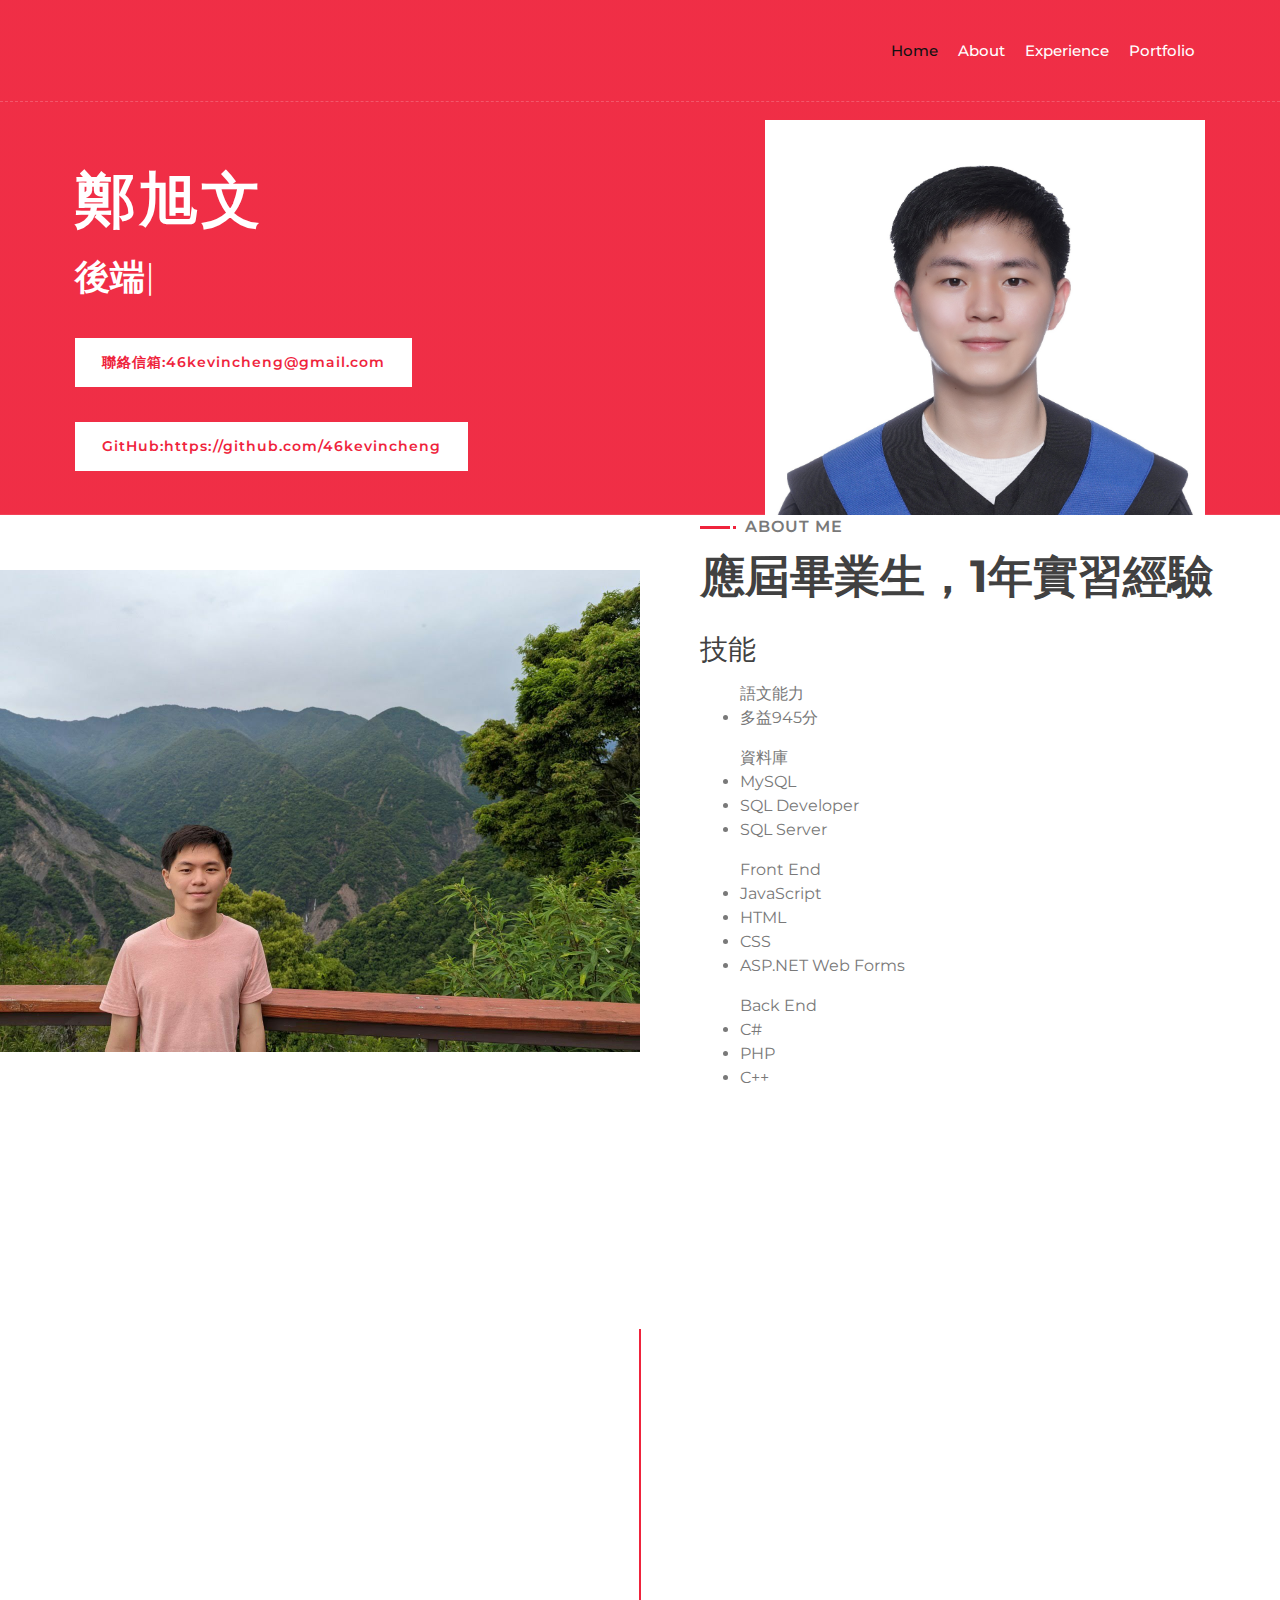
==== index.html @ d4d2e505 "add github link" ====
<!DOCTYPE html>
<html lang="en">
    <head>
        <meta charset="utf-8">
        <title>KevinChengWebsite</title>
        <meta content="width=device-width, initial-scale=1.0" name="viewport">
        <meta content="Free Website Template" name="keywords">
        <meta content="Free Website Template" name="description">

        <!-- Favicon -->
        <link href="img/favicon.ico" rel="icon">

        <!-- Google Font -->
        <link href="https://fonts.googleapis.com/css2?family=Montserrat:wght@300;400;500;600;700&display=swap" rel="stylesheet">

        <!-- CSS Libraries -->
        <link href="https://stackpath.bootstrapcdn.com/bootstrap/4.4.1/css/bootstrap.min.css" rel="stylesheet">
        <link href="https://cdnjs.cloudflare.com/ajax/libs/font-awesome/5.10.0/css/all.min.css" rel="stylesheet">
        <link href="lib/animate/animate.min.css" rel="stylesheet">
        <link href="lib/owlcarousel/assets/owl.carousel.min.css" rel="stylesheet">
        <link href="lib/lightbox/css/lightbox.min.css" rel="stylesheet">

        <!-- Template Stylesheet -->
        <link href="css/style.css" rel="stylesheet">
    </head>

    <body data-spy="scroll" data-target=".navbar" data-offset="51">
        <!-- Nav Bar Start -->
        <div class="navbar navbar-expand-lg bg-light navbar-light">
            <div class="container-fluid">
                <!-- <a href="index.html" class="navbar-brand">DevFolio</a> -->
                <button type="button" class="navbar-toggler" data-toggle="collapse" data-target="#navbarCollapse">
                    <span class="navbar-toggler-icon"></span>
                </button>

                <div class="collapse navbar-collapse justify-content-between" id="navbarCollapse">
                    <div class="navbar-nav ml-auto">
                        <a href="#home" class="nav-item nav-link active">Home</a>
                        <a href="#about" class="nav-item nav-link">About</a>
                        <!-- <a href="#service" class="nav-item nav-link">Service</a> -->
                        <a href="#experience" class="nav-item nav-link">Experience</a>
                        <a href="#portfolio" class="nav-item nav-link">Portfolio</a>
                        <!-- <a href="#price" class="nav-item nav-link">Price</a>
                        <a href="#review" class="nav-item nav-link">Review</a>
                        <a href="#team" class="nav-item nav-link">Team</a>
                        <a href="#blog" class="nav-item nav-link">Blog</a>
                        <a href="#contact" class="nav-item nav-link">Contact</a> -->
                    </div>
                </div>
            </div>
        </div>
        <!-- Nav Bar End -->


        <!-- Hero Start -->
        <div class="hero" id="home">
            <div class="container-fluid">
                <div class="row align-items-center">
                    <div class="col-sm-12 col-md-6">
                        <div class="hero-content">
                            <div class="hero-text">
                                <!-- <p>I'm</p> -->
                                <h1>鄭旭文</h1>
                                <h2></h2>
                                <div class="typed-text">後端程式設計師</div>
                            </div>
                            <div class="hero-btn">
                                <!-- <a class="btn" href="">Hire Me</a> -->
                                <a class="btn" >聯絡信箱:46kevincheng@gmail.com</a>
                                <a class="btn" >GitHub:https://github.com/46kevincheng</a>
                            </div>
                        </div>
                    </div>
                    <div class="col-sm-12 col-md-6 d-none d-md-block">
                        <div class="hero-image">
                            <img src="img/photo1.jpg" alt="Hero Image">
                        </div>
                    </div>
                </div>
            </div>
        </div>
        <!-- Hero End -->


        <!-- About Start -->
        <div class="about wow fadeInUp" data-wow-delay="0.1s" id="about">
            <div class="container-fluid">
                <div class="row align-items-center">
                    <div class="col-lg-6">
                        <div class="about-img">
                            <img src="img/p2.jpg" alt="Image">
                        </div>
                    </div>
                    <div class="col-lg-6">
                        <div class="about-content">
                            <div class="section-header text-left">
                                <p>About Me</p>
                                <h2>應屆畢業生，1年實習經驗</h2>
                            </div>
                            <div class="about-text">
                                <h3>技能</h3>
                                <p>
                                    <ul> 語文能力
                                        <li>多益945分</li>
                                    </ul>
                                    <ul > 資料庫
                                        <li>MySQL</li>
                                        <li>SQL Developer</li>
                                        <li>SQL Server</li>
                                    </ul>
                                    <ul > Front End
                                        <li>JavaScript</li>
                                        <li>HTML</li>
                                        <li>CSS</li>
                                        <li>ASP.NET Web Forms</li>
                                    </ul>
                                    <ul > Back End
                                        <li>C#</li>
                                        <li>PHP</li>
                                        <li>C++</li>
                                    </ul>
                                </p>
                            </div>
                            <!-- <div class="skills">
                                <div class="skill-name">
                                    <p>Web Development</p><p>95%</p>
                                </div>
                                <div class="progress">
                                    <div class="progress-bar" role="progressbar" aria-valuenow="95" aria-valuemin="0" aria-valuemax="100"></div>
                                </div>
                                <div class="skill-name">
                                    <p>Apps Design</p><p>90%</p>
                                </div>
                                <div class="progress">
                                    <div class="progress-bar" role="progressbar" aria-valuenow="90" aria-valuemin="0" aria-valuemax="100"></div>
                                </div>
                                <div class="skill-name">
                                    <p>Apps Development</p><p>85%</p>
                                </div>
                                <div class="progress">
                                    <div class="progress-bar" role="progressbar" aria-valuenow="85" aria-valuemin="0" aria-valuemax="100"></div>
                                </div>
                            </div> -->
                            <!-- <a class="btn" href="">Learn More</a> -->
                        </div>
                    </div>
                </div>
            </div>
        </div>
        <!-- About End -->
        
        
        <!-- Service Start -->
        <!-- <div class="service" id="service">
            <div class="container">
                <div class="section-header text-center wow zoomIn" data-wow-delay="0.1s">
                    <p>What I do</p>
                    <h2>Awesome Quality Services</h2>
                </div>
                <div class="row">
                    <div class="col-lg-6 wow fadeInUp" data-wow-delay="0.0s">
                        <div class="service-item">
                            <div class="service-icon">
                                <i class="fa fa-laptop"></i>
                            </div>
                            <div class="service-text">
                                <h3>Web Design</h3>
                                <p>
                                    Lorem ipsum dolor sit amet elit. Phase nec preti mi. Curabi facilis ornare velit non
                                </p>
                            </div>
                        </div>
                    </div>
                    <div class="col-lg-6 wow fadeInUp" data-wow-delay="0.2s">
                        <div class="service-item">
                            <div class="service-icon">
                                <i class="fa fa-laptop-code"></i>
                            </div>
                            <div class="service-text">
                                <h3>Web Development</h3>
                                <p>
                                    Lorem ipsum dolor sit amet elit. Phase nec preti mi. Curabi facilis ornare velit non
                                </p>
                            </div>
                        </div>
                    </div>
                    <div class="col-lg-6 wow fadeInUp" data-wow-delay="0.4s">
                        <div class="service-item">
                            <div class="service-icon">
                                <i class="fab fa-android"></i>
                            </div>
                            <div class="service-text">
                                <h3>Apps Design</h3>
                                <p>
                                    Lorem ipsum dolor sit amet elit. Phase nec preti mi. Curabi facilis ornare velit non
                                </p>
                            </div>
                        </div>
                    </div>
                    <div class="col-lg-6 wow fadeInUp" data-wow-delay="0.6s">
                        <div class="service-item">
                            <div class="service-icon">
                                <i class="fab fa-apple"></i>
                            </div>
                            <div class="service-text">
                                <h3>Apps Development</h3>
                                <p>
                                    Lorem ipsum dolor sit amet elit. Phase nec preti mi. Curabi facilis ornare velit non
                                </p>
                            </div>
                        </div>
                    </div>
                </div>
            </div>
        </div> -->
        <!-- Service End -->
        
        
         <!-- Experience Start -->
        <div class="experience" id="experience">
            <div class="container">
                <header class="section-header text-center wow zoomIn" data-wow-delay="0.1s">
                    <p>My Experience</p>
                    <h2>我的經歷</h2>
                </header>
                <div class="timeline">
                    <div class="timeline-item left wow slideInLeft" data-wow-delay="0.1s">
                        <div class="timeline-text">
                            <div class="timeline-date">Sep 2018 - July 2022</div>
                            <h2>資訊學院英語學士學位學程</h2>
                            <h4>元智大學</h4>
                            <p>
                                選修過資訊學院各系的課，也從中學到了資工的刻苦耐勞與解決難題、資傳的創意、資管的商業管理，充實累積各系的精神和基礎。
                                2020年於CPE(大學程式能力檢定)通過C++進階級。
                                <!-- Lorem ipsum dolor sit amet elit. Aliquam odio dolor, id luctus erat sagittis non. Ut blandit semper pretium. -->
                            </p>
                        </div>
                    </div>
                    <div class="timeline-item right wow slideInRight" data-wow-delay="0.1s">
                        <div class="timeline-text">
                            <div class="timeline-date">Feb 2021 - Feb 2022</div>
                            <h2>IT實習生</h2>
                            <h4>日月光半導體製造股份有限公司中壢分公司</h4>
                            <p>
                                於實習期間中工作內容主要包含Web Forms的前後端程式設計與SQL Tuning。
                                在此學到了很多未曾學過的技術。從工作前期做的ASP.NET Web Forms設計網站再連結資料庫，
                                到後來主要負責使用Oracle SQL Developer環境做一般資料表運算式(CTE)達到SQL Tuning，
                                都有很多機會跟著前輩們學習公司內的工作模式並與其他實習生團隊合作完成工作。
                                <!-- Lorem ipsum dolor sit amet elit. Aliquam odio dolor, id luctus erat sagittis non. Ut blandit semper pretium. -->
                            </p>
                        </div>
                    </div>
                    <!-- <div class="timeline-item left wow slideInLeft" data-wow-delay="0.1s">
                        <div class="timeline-text">
                            <div class="timeline-date">2045 - 2050</div>
                            <h2>Web Developer</h2>
                            <h4>Soft Agency, San Francisco, CA</h4>
                            <p>
                                Lorem ipsum dolor sit amet elit. Aliquam odio dolor, id luctus erat sagittis non. Ut blandit semper pretium.
                            </p>
                        </div>
                    </div>
                    <div class="timeline-item right wow slideInRight" data-wow-delay="0.1s">
                        <div class="timeline-text">
                            <div class="timeline-date">2045 - 2050</div>
                            <h2>Web Developer</h2>
                            <h4>Soft Agency, San Francisco, CA</h4>
                            <p>
                                Lorem ipsum dolor sit amet elit. Aliquam odio dolor, id luctus erat sagittis non. Ut blandit semper pretium.
                            </p>
                        </div>
                    </div>
                    <div class="timeline-item left wow slideInLeft" data-wow-delay="0.1s">
                        <div class="timeline-text">
                            <div class="timeline-date">2045 - 2050</div>
                            <h2>Web Developer</h2>
                            <h4>Soft Agency, San Francisco, CA</h4>
                            <p>
                                Lorem ipsum dolor sit amet elit. Aliquam odio dolor, id luctus erat sagittis non. Ut blandit semper pretium.
                            </p>
                        </div>
                    </div>
                    <div class="timeline-item right wow slideInRight" data-wow-delay="0.1s">
                        <div class="timeline-text">
                            <div class="timeline-date">2045 - 2050</div>
                            <h2>Web Developer</h2>
                            <h4>Soft Agency, San Francisco, CA</h4>
                            <p>
                                Lorem ipsum dolor sit amet elit. Aliquam odio dolor, id luctus erat sagittis non. Ut blandit semper pretium.
                            </p>
                        </div>
                    </div> -->
                </div>
            </div>
        </div>
        <!-- Job Experience End -->
        
        
        <!-- Banner Start -->
        <!-- <div class="banner wow zoomIn" data-wow-delay="0.1s">
            <div class="container">
                <div class="section-header text-center">
                    <p>Reasonable Price</p>
                    <h2>Get A <span>Special</span> Price</h2>
                </div>
                <div class="container banner-text">
                    <p>
                        Lorem ipsum dolor sit amet, consectetur adipiscing elit. Phasellus nec pretium mi. Curabitur facilisis ornare velit non vulputate. Aliquam metus tortor, auctor id gravida condimentum, viverra quis sem. Curabitur non nisl nec nisi scelerisque maximus. 
                    </p>
                    <a class="btn">Pricing Plan</a>
                </div>
            </div>
        </div> -->
        <!-- Banner End -->


        <!-- Portfolio Start -->
        <div class="portfolio" id="portfolio">
            <div class="container">
                <div class="section-header text-center wow zoomIn" data-wow-delay="0.1s">
                    <p>My Portfolio</p>
                    <h2>我的作品集</h2>
                </div>
                <!-- <div class="row">
                    <div class="col-12">
                        <ul id="portfolio-filter">
                            <li data-filter="*" class="filter-active">All</li>
                            <li data-filter=".filter-1">Web Design</li>
                            <li data-filter=".filter-2">Mobile Apps</li>
                            <li data-filter=".filter-3">Game Dev</li>
                        </ul>
                    </div>
                </div> -->
                <div class="row portfolio-container">
                    <div class="col-lg-4 col-md-6 col-sm-12 portfolio-item filter-1 wow fadeInUp" data-wow-delay="0.0s">
                        <div class="portfolio-wrap">
                            <div class="portfolio-img">
                                <img src="img/maze.png" alt="Image">
                            </div>
                            <div class="portfolio-text">
                                <h3>網頁迷宮遊戲</h3>
                                <a class="btn" href="https://46kevincheng.github.io/WebGame/story/startGame.html" target="_blank" rel="noreferrer noopener">Demo</a>
                                <a class="btn" href="gameIntro.html" target="_blank" rel="noreferrer noopener">簡介</a>
                                <!-- <a class="btn" href="https://46kevincheng.github.io/WebGame/story/startGame.html" >Demo</a>
                                <a class="btn" href="img/maze.png" data-lightbox="portfolio">簡介</a> -->
                            </div>
                        </div>
                    </div>
                    <div class="col-lg-4 col-md-6 col-sm-12 portfolio-item filter-2 wow fadeInUp" data-wow-delay="0.5s">
                        <div class="portfolio-wrap">
                            <div class="portfolio-img">
                                <img src="img/recipe.png" alt="Image">
                            </div>
                            <div class="portfolio-text">
                                <h3>食譜分享網</h3>
                                <a class="btn" href="recipeWebsiteIntro.html" target="_blank" rel="noreferrer noopener">簡介</a>
                                <!-- <a class="btn" href="img/recipe.png" data-lightbox="portfolio">簡介</a> -->
                            </div>
                        </div>
                    </div>
                    <div class="col-lg-4 col-md-6 col-sm-12 portfolio-item filter-2 wow fadeInUp" data-wow-delay="0.5s">
                        <div class="portfolio-wrap">
                            <div class="portfolio-img">
                                <img src="img/liq (8).png" alt="Image">
                            </div>
                            <div class="portfolio-text">
                                <h3>酒飲專賣網</h3>
                                <a class="btn" href="liquorIntro.html" target="_blank" rel="noreferrer noopener">簡介</a>
                                <!-- <a class="btn" href="img/recipe.png" data-lightbox="portfolio">簡介</a> -->
                            </div>
                        </div>
                    </div>
                    <!-- <div class="col-lg-4 col-md-6 col-sm-12 portfolio-item filter-3 wow fadeInUp" data-wow-delay="0.4s">
                        <div class="portfolio-wrap">
                            <div class="portfolio-img">
                                <img src="img/liquor.png" alt="Image">
                            </div>
                            <div class="portfolio-text">
                                <h3>酒品專賣網</h3>
                                <a class="btn" href="img/liquor.png" data-lightbox="portfolio">+</a>
                            </div>
                        </div>
                    </div> 
                    <div class="col-lg-4 col-md-6 col-sm-12 portfolio-item filter-1 wow fadeInUp" data-wow-delay="0.6s"> 
                        <div class="portfolio-wrap">
                            <div class="portfolio-img">
                                <img src="img/portfolio-4.jpg" alt="Image">
                            </div>
                            <div class="portfolio-text">
                                <h3>JavaScript drawing</h3>
                                <a class="btn" href="img/portfolio-4.jpg" data-lightbox="portfolio">+</a>
                            </div>
                        </div>
                    </div>
                    <div class="col-lg-4 col-md-6 col-sm-12 portfolio-item filter-2 wow fadeInUp" data-wow-delay="0.8s">
                        <div class="portfolio-wrap">
                            <div class="portfolio-img">
                                <img src="img/portfolio-5.jpg" alt="Image">
                            </div>
                            <div class="portfolio-text">
                                <h3>Social Mobile Apps</h3>
                                <a class="btn" href="img/portfolio-5.jpg" data-lightbox="portfolio">+</a>
                            </div>
                        </div>
                    </div>
                    <div class="col-lg-4 col-md-6 col-sm-12 portfolio-item filter-3 wow fadeInUp" data-wow-delay="1s">
                        <div class="portfolio-wrap">
                            <div class="portfolio-img">
                                <img src="img/portfolio-6.jpg" alt="Image">
                            </div>
                            <div class="portfolio-text">
                                <h3>Company Website</h3>
                                <a class="btn" href="img/portfolio-6.jpg" data-lightbox="portfolio">+</a>
                            </div>
                        </div>
                    </div> -->
                </div>
            </div>
        </div>
        <!-- Portfolio End -->
        
        
        <!-- Banner Start -->
        <!-- <div class="banner wow zoomIn" data-wow-delay="0.1s">
            <div class="container">
                <div class="section-header text-center">
                    <p>Awesome Discount</p>
                    <h2>Get <span>30%</span> Discount</h2>
                </div>
                <div class="container banner-text">
                    <p>
                        Lorem ipsum dolor sit amet, consectetur adipiscing elit. Phasellus nec pretium mi. Curabitur facilisis ornare velit non vulputate. Aliquam metus tortor, auctor id gravida condimentum, viverra quis sem. Curabitur non nisl nec nisi scelerisque maximus. 
                    </p>
                    <a class="btn">Order Now</a>
                </div>
            </div>
        </div> -->
        <!-- Banner End -->
        
        
        <!-- Price Start -->
        <!-- <div class="price" id="price">
            <div class="container">
                <div class="section-header text-center wow zoomIn" data-wow-delay="0.1s">
                    <p>Pricing Plan</p>
                    <h2>Affordable Price</h2>
                </div>
                <div class="row">
                    <div class="col-md-4 wow fadeInUp" data-wow-delay="0.5s">
                        <div class="price-item">
                            <div class="price-header">
                                <div class="price-title">
                                    <h2>Basic</h2>
                                </div>
                                <div class="price-prices">
                                    <h2><small>$</small>49<span>/ mo</span></h2>
                                </div>
                            </div>
                            <div class="price-body">
                                <div class="price-description">
                                    <ul>
                                        <li>Bootstrap 4</li>
                                        <li>Font Awesome 5</li>
                                        <li>Responsive Design</li>
                                        <li>Browser Compatibility</li>
                                        <li>Easy To Use</li>
                                    </ul>
                                </div>
                            </div>
                            <div class="price-footer">
                                <div class="price-action">
                                    <a class="btn" href="">Order Now</a>
                                </div>
                            </div>
                        </div>
                    </div>
                    <div class="col-md-4 wow fadeInUp" data-wow-delay="0.0s">
                        <div class="price-item featured-item">
                            <div class="price-header">
                                <div class="price-title">
                                    <h2>Standard</h2>
                                </div>
                                <div class="price-prices">
                                    <h2><small>$</small>99<span>/ mo</span></h2>
                                </div>
                            </div>
                            <div class="price-body">
                                <div class="price-description">
                                    <ul>
                                        <li>Bootstrap 4</li>
                                        <li>Font Awesome 5</li>
                                        <li>Responsive Design</li>
                                        <li>Browser Compatibility</li>
                                        <li>Easy To Use</li>
                                    </ul>
                                </div>
                            </div>
                            <div class="price-footer">
                                <div class="price-action">
                                    <a class="btn" href="">Order Now</a>
                                </div>
                            </div>
                        </div>
                    </div>
                    <div class="col-md-4 wow fadeInUp" data-wow-delay="0.5s">
                        <div class="price-item">
                            <div class="price-header">
                                <div class="price-title">
                                    <h2>Premium</h2>
                                </div>
                                <div class="price-prices">
                                    <h2><small>$</small>149<span>/ mo</span></h2>
                                </div>
                            </div>
                            <div class="price-body">
                                <div class="price-description">
                                    <ul>
                                        <li>Bootstrap 4</li>
                                        <li>Font Awesome 5</li>
                                        <li>Responsive Design</li>
                                        <li>Browser Compatibility</li>
                                        <li>Easy To Use</li>
                                    </ul>
                                </div>
                            </div>
                            <div class="price-footer">
                                <div class="price-action">
                                    <a class="btn" href="">Order Now</a>
                                </div>
                            </div>
                        </div>
                    </div>
                </div>
            </div>
        </div> -->
        <!-- Price End -->
        
        
        <!-- Testimonial Start -->
        <!-- <div class="testimonial wow fadeInUp" data-wow-delay="0.1s" id="review">
            <div class="container">
                <div class="testimonial-icon">
                    <i class="fa fa-quote-left"></i>
                </div>
                <div class="owl-carousel testimonials-carousel">
                    <div class="testimonial-item">
                        <div class="testimonial-img">
                            <img src="img/testimonial-1.jpg" alt="Image">
                        </div>
                        <div class="testimonial-text">
                            <p>
                                Lorem ipsum dolor sit amet consec adipis elit. Etiam accums lacus eget velit tincid, quis suscip justo dictum. Lorem ipsum dolor sit amet consec adipis elit.
                            </p>
                            <h3>Customer Name</h3>
                            <h4>Profession</h4>
                        </div>
                    </div>
                    <div class="testimonial-item">
                        <div class="testimonial-img">
                            <img src="img/testimonial-2.jpg" alt="Image">
                        </div>
                        <div class="testimonial-text">
                            <p>
                                Lorem ipsum dolor sit amet consec adipis elit. Etiam accums lacus eget velit tincid, quis suscip justo dictum. Lorem ipsum dolor sit amet consec adipis elit.
                            </p>
                            <h3>Customer Name</h3>
                            <h4>Profession</h4>
                        </div>
                    </div>
                    <div class="testimonial-item">
                        <div class="testimonial-img">
                            <img src="img/testimonial-3.jpg" alt="Image">
                        </div>
                        <div class="testimonial-text">
                            <p>
                                Lorem ipsum dolor sit amet consec adipis elit. Etiam accums lacus eget velit tincid, quis suscip justo dictum. Lorem ipsum dolor sit amet consec adipis elit.
                            </p>
                            <h3>Customer Name</h3>
                            <h4>Profession</h4>
                        </div>
                    </div>
                </div>
            </div>
        </div> -->
        <!-- Testimonial End -->


        <!-- Team Start -->
        <!-- <div class="team" id="team">
            <div class="container">
                <div class="section-header text-center wow zoomIn" data-wow-delay="0.1s">
                    <p>My Team</p>
                    <h2>Expert Team Members</h2>
                </div>
                <div class="row">
                    <div class="col-lg-6 wow fadeInUp" data-wow-delay="0.0s">
                        <div class="team-item">
                            <div class="team-img">
                                <img src="img/team-1.jpg" alt="Image">
                            </div>
                            <div class="team-text">
                                <h2>Mollie Ross</h2>
                                <h4>Web Designer</h4>
                                <p>
                                    Lorem ipsum dolor sit amet consec adipis elit. Etiam accum lacus
                                </p>
                                <div class="team-social">
                                    <a class="btn" href=""><i class="fab fa-twitter"></i></a>
                                    <a class="btn" href=""><i class="fab fa-facebook-f"></i></a>
                                    <a class="btn" href=""><i class="fab fa-linkedin-in"></i></a>
                                    <a class="btn" href=""><i class="fab fa-instagram"></i></a>
                                </div>
                            </div>
                        </div>
                    </div>
                    <div class="col-lg-6 wow fadeInUp" data-wow-delay="0.2s">
                        <div class="team-item">
                            <div class="team-img">
                                <img src="img/team-2.jpg" alt="Image">
                            </div>
                            <div class="team-text">
                                <h2>Dylan Adams</h2>
                                <h4>Web Developer</h4>
                                <p>
                                    Lorem ipsum dolor sit amet consec adipis elit. Etiam accum lacus
                                </p>
                                <div class="team-social">
                                    <a class="btn" href=""><i class="fab fa-twitter"></i></a>
                                    <a class="btn" href=""><i class="fab fa-facebook-f"></i></a>
                                    <a class="btn" href=""><i class="fab fa-linkedin-in"></i></a>
                                    <a class="btn" href=""><i class="fab fa-instagram"></i></a>
                                </div>
                            </div>
                        </div>
                    </div>
                    <div class="col-lg-6 wow fadeInUp" data-wow-delay="0.4s">
                        <div class="team-item">
                            <div class="team-img">
                                <img src="img/team-3.jpg" alt="Image">
                            </div>
                            <div class="team-text">
                                <h2>Jennifer Page</h2>
                                <h4>Apps Designer</h4>
                                <p>
                                    Lorem ipsum dolor sit amet consec adipis elit. Etiam accum lacus
                                </p>
                                <div class="team-social">
                                    <a class="btn" href=""><i class="fab fa-twitter"></i></a>
                                    <a class="btn" href=""><i class="fab fa-facebook-f"></i></a>
                                    <a class="btn" href=""><i class="fab fa-linkedin-in"></i></a>
                                    <a class="btn" href=""><i class="fab fa-instagram"></i></a>
                                </div>
                            </div>
                        </div>
                    </div>
                    <div class="col-lg-6 wow fadeInUp" data-wow-delay="0.6s">
                        <div class="team-item">
                            <div class="team-img">
                                <img src="img/team-4.jpg" alt="Image">
                            </div>
                            <div class="team-text">
                                <h2>Josh Dunn</h2>
                                <h4>Apps Developer</h4>
                                <p>
                                    Lorem ipsum dolor sit amet consec adipis elit. Etiam accum lacus
                                </p>
                                <div class="team-social">
                                    <a class="btn" href=""><i class="fab fa-twitter"></i></a>
                                    <a class="btn" href=""><i class="fab fa-facebook-f"></i></a>
                                    <a class="btn" href=""><i class="fab fa-linkedin-in"></i></a>
                                    <a class="btn" href=""><i class="fab fa-instagram"></i></a>
                                </div>
                            </div>
                        </div>
                    </div>
                </div>
            </div>
        </div> -->
        <!-- Team End -->
        
        
        <!-- Contact Start -->
        <!-- <div class="contact wow fadeInUp" data-wow-delay="0.1s" id="contact">
            <div class="container-fluid">
                <div class="container">
                    <div class="row align-items-center">
                        <div class="col-md-4"></div>
                        <div class="col-md-8">
                            <div class="contact-form">
                                <div id="success"></div>
                                <form name="sentMessage" id="contactForm" novalidate="novalidate">
                                    <div class="control-group">
                                        <input type="text" class="form-control" id="name" placeholder="Your Name" required="required" data-validation-required-message="Please enter your name" />
                                        <p class="help-block"></p>
                                    </div>
                                    <div class="control-group">
                                        <input type="email" class="form-control" id="email" placeholder="Your Email" required="required" data-validation-required-message="Please enter your email" />
                                        <p class="help-block"></p>
                                    </div>
                                    <div class="control-group">
                                        <input type="text" class="form-control" id="subject" placeholder="Subject" required="required" data-validation-required-message="Please enter a subject" />
                                        <p class="help-block"></p>
                                    </div>
                                    <div class="control-group">
                                        <textarea class="form-control" id="message" placeholder="Message" required="required" data-validation-required-message="Please enter your message"></textarea>
                                        <p class="help-block"></p>
                                    </div>
                                    <div>
                                        <button class="btn" type="submit" id="sendMessageButton">Send Message</button>
                                    </div>
                                </form>
                            </div>
                        </div>
                    </div>
                </div>
            </div>
        </div> -->
        <!-- Contact End -->


        <!-- Blog Start -->
        <!-- <div class="blog" id="blog">
            <div class="container">
                <div class="section-header text-center wow zoomIn" data-wow-delay="0.1s">
                    <p>From Blog</p>
                    <h2>Latest Articles</h2>
                </div>
                <div class="row">
                    <div class="col-lg-6">
                        <div class="blog-item wow fadeInUp" data-wow-delay="0.1s">
                            <div class="blog-img">
                                <img src="img/blog-1.jpg" alt="Blog">
                            </div>
                            <div class="blog-text">
                                <h2>Lorem ipsum dolor sit amet</h2>
                                <div class="blog-meta">
                                    <p><i class="far fa-user"></i>Admin</p>
                                    <p><i class="far fa-list-alt"></i>Web Design</p>
                                    <p><i class="far fa-calendar-alt"></i>01-Jan-2045</p>
                                    <p><i class="far fa-comments"></i>5</p>
                                </div>
                                <p>
                                    Lorem ipsum dolor sit amet elit. Nullam commodo mattis mi. Nullam eu erat lectus. Proin viverra risus vitae luctus. Proin ut ante, vitae sapien. Fusce sem ac erat rhoncus, ornare mattis nisl massa et eros vitae pulvin
                                </p>
                                <a class="btn" href="">Read More <i class="fa fa-angle-right"></i></a>
                            </div>
                        </div>
                    </div>
                    <div class="col-lg-6">
                        <div class="blog-item wow fadeInUp" data-wow-delay="0.3s">
                            <div class="blog-img">
                                <img src="img/blog-2.jpg" alt="Blog">
                            </div>
                            <div class="blog-text">
                                <h2>Lorem ipsum dolor sit amet</h2>
                                <div class="blog-meta">
                                    <p><i class="far fa-user"></i>Admin</p>
                                    <p><i class="far fa-list-alt"></i>Apps Design</p>
                                    <p><i class="far fa-calendar-alt"></i>01-Jan-2045</p>
                                    <p><i class="far fa-comments"></i>10</p>
                                </div>
                                <p>
                                    Lorem ipsum dolor sit amet elit. Nullam commodo mattis mi. Nullam eu erat lectus. Proin viverra risus vitae luctus. Proin ut ante, vitae sapien. Fusce sem ac erat rhoncus, ornare mattis nisl massa et eros vitae pulvin
                                </p>
                                <a class="btn" href="">Read More <i class="fa fa-angle-right"></i></a>
                            </div>
                        </div>
                    </div>
                </div>
            </div>
        </div> -->
        <!-- Blog End -->


        <!-- Footer Start -->
        <!-- <div class="footer wow fadeIn" data-wow-delay="0.3s">
            <div class="container-fluid">
                <div class="container">
                    <div class="footer-info">
                        <h2>Kate Winslet</h2>
                        <h3>123 Street, New York, USA</h3>
                        <div class="footer-menu">
                            <p>+012 345 67890</p>
                            <p>info@example.com</p>
                        </div>
                        <div class="footer-social">
                            <a href=""><i class="fab fa-twitter"></i></a>
                            <a href=""><i class="fab fa-facebook-f"></i></a>
                            <a href=""><i class="fab fa-youtube"></i></a>
                            <a href=""><i class="fab fa-instagram"></i></a>
                            <a href=""><i class="fab fa-linkedin-in"></i></a>
                        </div>
                    </div>
                </div>
                <div class="container copyright">
                    <p>&copy; <a href="#">Your Site Name</a>, All Right Reserved | Designed By <a href="https://htmlcodex.com">HTML Codex</a></p>
                </div>
            </div>
        </div> -->
        <!-- Footer End -->
        
        
        <!-- Back to top button -->
        <a href="#" class="btn back-to-top"><i class="fa fa-chevron-up"></i></a>
        
        
        <!-- Pre Loader -->
        <div id="loader" class="show">
            <div class="loader"></div>
        </div>

        
        <!-- JavaScript Libraries -->
        <script src="https://code.jquery.com/jquery-3.4.1.min.js"></script>
        <script src="https://stackpath.bootstrapcdn.com/bootstrap/4.4.1/js/bootstrap.bundle.min.js"></script>
        <script src="lib/easing/easing.min.js"></script>
        <script src="lib/wow/wow.min.js"></script>
        <script src="lib/waypoints/waypoints.min.js"></script>
        <script src="lib/typed/typed.min.js"></script>
        <script src="lib/owlcarousel/owl.carousel.min.js"></script>
        <script src="lib/isotope/isotope.pkgd.min.js"></script>
        <script src="lib/lightbox/js/lightbox.min.js"></script>
        
        <!-- Contact Javascript File -->
        <script src="mail/jqBootstrapValidation.min.js"></script>
        <script src="mail/contact.js"></script>

        <!-- Template Javascript -->
        <script src="js/main.js"></script>
    </body>
</html>
---- css/style.css ----
/*******************************/
/********* General CSS *********/
/*******************************/
body {
    color: #797979;
    background: #ffffff;
    font-family: 'Montserrat', sans-serif;
}

h1,
h2, 
h3, 
h4,
h5, 
h6 {
    color: #414141;
}

a {
    color: #313131;
    transition: .3s;
}

a:hover,
a:active,
a:focus {
    color: #EF233C;
    outline: none;
    text-decoration: none;
}

.btn:focus,
.form-control:focus {
    box-shadow: none;
}

.container-fluid {
    max-width: 1366px;
}

.btn {
    padding: 12px 25px;
    font-size: 14px;
    font-weight: 600;
    letter-spacing: 1px;
    color: #ffffff;
    background: #EF233C;
    border: 2px solid transparent;
    border-radius: 0;
    box-shadow: inset 0 0 0 50px #EF233C;
    transition: ease-out 0.3s;
    -webkit-transition: ease-out 0.3s;
    -moz-transition: ease-out 0.3s;
}

.btn:hover {
    color: #EF233C;
    background: transparent;
    box-shadow: inset 0 0 0 0 #EF233C;
    border-color: #EF233C;
}

#loader {
    position: fixed;
    top: 0;
    right: 0;
    bottom: 0;
    left: 0;
    display: flex;
    align-items: center;
    justify-content: center;
    background: #ffffff;
    opacity: 0;
    visibility: hidden;
    -webkit-transition: opacity .3s ease-out, visibility 0s linear .3s;
    -o-transition: opacity .3s ease-out, visibility 0s linear .3s;
    transition: opacity .3s ease-out, visibility 0s linear .3s;
    z-index: 999;
}

#loader.show {
    -webkit-transition: opacity .6s ease-out, visibility 0s linear 0s;
    -o-transition: opacity .6s ease-out, visibility 0s linear 0s;
    transition: opacity .6s ease-out, visibility 0s linear 0s;
    visibility: visible;
    opacity: 1;
}

#loader .loader {
    position: relative;
    width: 45px;
    height: 45px;
    border: 5px solid #dddddd;
    border-top: 5px solid #EF233C;
    border-radius: 50%;
    -webkit-animation: spin 2s linear infinite;
    animation: spin 2s linear infinite;
}

@-webkit-keyframes spin {
    0% { -webkit-transform: rotate(0deg); }
    100% { -webkit-transform: rotate(360deg); }
}

@keyframes spin {
    0% { transform: rotate(0deg); }
    100% { transform: rotate(360deg); }
}

.back-to-top {
    position: fixed;
    display: none;
    width: 44px;
    height: 44px;
    padding: 8px 0;
    text-align: center;
    line-height: 1;
    font-size: 22px;
    right: 15px;
    bottom: 15px;
    z-index: 9;
}

.back-to-top i {
    color: #ffffff;
}

.back-to-top:hover i {
    color: #414141;
}


/**********************************/
/*********** Nav Bar CSS **********/
/**********************************/
.navbar {
    position: relative;
    transition: .5s;
    z-index: 999;
}

.navbar.nav-sticky {
    position: fixed;
    top: 0;
    width: 100%;
    box-shadow: 0 2px 5px rgba(0, 0, 0, .3);
}

.navbar .navbar-brand {
    margin: 0;
    font-size: 45px;
    line-height: 0px;
    font-weight: 700;
    letter-spacing: 2px;
    transition: .5s;
    
}

.navbar .navbar-brand img {
    max-width: 100%;
    max-height: 40px;
}

.navbar .dropdown-menu {
    margin-top: 0;
    border: 0;
    border-radius: 0;
    background: #f8f9fa;
}

@media (min-width: 992px) {
    .navbar {
        position: absolute;
        width: 100%;
        padding: 30px 60px;
        background: transparent !important;
        border-bottom: 1px dashed rgba(256, 256, 256, .2);
        z-index: 9;
    }
    
    .navbar.nav-sticky {
        padding: 10px 60px;
        background: #ffffff !important;
    }
    
    .navbar .navbar-brand {
        color: #ffffff;
    }
    
    .navbar.nav-sticky .navbar-brand {
        color: #EF233C;
    }

    .navbar-light .navbar-nav .nav-link,
    .navbar-light .navbar-nav .nav-link:focus {
        padding: 10px 10px 8px 10px;
        color: #ffffff;
        font-size: 15px;
        font-weight: 500;
    }
    
    .navbar-light.nav-sticky .navbar-nav .nav-link,
    .navbar-light.nav-sticky .navbar-nav .nav-link:focus {
        color: #414141;
    }

    .navbar-light .navbar-nav .nav-link:hover,
    .navbar-light .navbar-nav .nav-link.active {
        color: #111111;
    }
    
    .navbar-light.nav-sticky .navbar-nav .nav-link:hover,
    .navbar-light.nav-sticky .navbar-nav .nav-link.active {
        color: #EF233C;
    }
}

@media (max-width: 991.98px) {   
    .navbar {
        padding: 15px;
        background: #ffffff !important;
    }
    
    .navbar .navbar-brand {
        color: #EF233C;
    }
    
    .navbar .navbar-nav {
        margin-top: 15px;
    }
    
    .navbar a.nav-link {
        padding: 5px;
    }
    
    .navbar .dropdown-menu {
        box-shadow: none;
    }
}


/*******************************/
/********** Hero CSS ***********/
/*******************************/
.hero {
    position: relative;
    width: 100%;
    margin-bottom: 45px;
    padding: 120px 0 0 0;
    overflow: hidden;
    background: linear-gradient(rgba(239, 35, 60, .95), rgba(239, 35, 60, .95)), url(../img/hero-bg.jpg);
    background-position: center;
    background-repeat: no-repeat;
    background-size: cover;
}

.hero .container-fluid {
    padding: 0;
}

.hero .hero-image {
    position: relative;
    text-align: right;
    padding-right: 75px;
}

.hero .hero-image img {
    max-width: 80%;
    max-height: 80%;
}

.hero .hero-content {
    position: relative;
    padding-left: 75px;
    display: flex;
    align-items: flex-start;
    justify-content: center;
    flex-direction: column;
}

.hero .hero-text p {
    color: #ffffff;
    font-size: 25px;
    font-weight: 600;
    margin-bottom: 15px;
}

.hero .hero-text h1 {
    color: #ffffff;
    font-size: 60px;
    font-weight: 700;
    letter-spacing: 3px;
    margin-bottom: 15px;
}

.hero .hero-text h2 {
    display: inline-block;
    margin: 0;
    height: 35px;
    color: #ffffff;
    font-size: 35px;
    font-weight: 600;
}

.hero .hero-text .typed-text {
    display: none;
}

.hero .hero-text .typed-cursor {
    font-size: 35px;
    font-weight: 300;
    color: #ffffff;
}

.hero .hero-btn .btn {
    margin-top: 35px;
    color: #EF233C;
    background: #ffffff;
    box-shadow: inset 0 0 0 50px #ffffff;
}

.hero .hero-btn .btn:hover {
    color: #ffffff;
    background: transparent;
    box-shadow: inset 0 0 0 0 #ffffff;
    border-color: #ffffff;
}

.hero .hero-btn .btn:first-child {
    margin-right: 10px;
}

@media (max-width: 991.98px) {
    .hero {
        padding-top: 60px;
    }
    
    .hero .hero-content {
        padding: 0 15px;
    }
    
    .hero .hero-text p {
        font-size: 20px;
    }
    
    .hero .hero-text h1 {
        font-size: 45px;
    }
    
    .hero .hero-text h2 {
        font-size: 25px;
        height: 25px;
    }
    
    .hero .hero-btn .btn {
        padding: 12px 30px;
        letter-spacing: 1px;
    }
}

@media (max-width: 767.98px) {
    .hero {
        padding-top: 60px;
        padding-bottom: 60px;
    }
    
    .hero,
    .hero .hero-text,
    .hero .hero-btn {
        width: 100%;
        text-align: center;
    }
    
    .hero .hero-text p {
        font-size: 18px;
    }
    
    .hero .hero-text h1 {
        font-size: 35px;
    }
    
    .hero .hero-text h2 {
        font-size: 22px;
        height: 22px;
    }
    
    .hero .hero-btn .btn {
        padding: 10px 15px;
        letter-spacing: 1px;
    }
}

@media (max-width: 575.98px) {
    .hero .hero-text p {
        font-size: 16px;
    }
    
    .hero .hero-text h1 {
        font-size: 30px;
    }
    
    .hero .hero-text h2 {
        font-size: 18px;
        height: 18px;
    }
    
    .hero .hero-btn .btn {
        padding: 8px 10px;
        letter-spacing: 0;
    }
}


/*******************************/
/******* Section Header ********/
/*******************************/
.section-header {
    position: relative;
    margin-bottom: 45px;
}

.section-header p {
    display: inline-block;
    margin: 0 30px;
    margin-bottom: 10px;
    padding-left: 15px;
    position: relative;
    font-size: 16px;
    font-weight: 600;
    letter-spacing: 1px;
    text-transform: uppercase;
    background: #ffffff;
}

.section-header p::before {
    position: absolute;
    content: "";
    height: 3px;
    top: 11px;
    right: 0;
    left: -30px;
    background: #EF233C;
    z-index: -1;
}

.section-header p::after {
    position: absolute;
    content: "";
    width: 3px;
    height: 3px;
    top: 11px;
    left: 3px;
    background: #EF233C;
    z-index: 1;
}

.section-header h2 {
    margin: 0;
    position: relative;
    font-size: 45px;
    font-weight: 700;
}

@media (max-width: 767.98px) {
    .section-header h2 {
        font-size: 30px;
    }
}


/*******************************/
/********** About CSS **********/
/*******************************/
.about {
    position: relative;
    width: 100%;
    margin: -45px 0 45px 0;
}

.about .col-lg-6 {
    padding: 0;
}

.about .section-header {
    margin-bottom: 30px;
}

.about .about-img {
    position: relative;
    height: 100%;
}

.about .about-img img {
    position: relative;
    width: 100%;
    height: 100%;
    object-fit: cover;
}

.about .about-content {
    padding: 0 60px;
}

.about .about-text p {
    font-size: 16px;
}

.about .skills {
    margin-bottom: 30px;
}

.about .skill-name {
    margin-top: 15px;
}

.about .skill-name p {
    display: inline-block;
    margin-bottom: 5px;
    font-size: 16px;
    font-weight: 400;
}

.about .skill-name p:last-child {
    float: right;
}

.about .progress {
    height: 10px;
    border-radius: 10px;
    background: #dddddd;
}

.about .progress .progress-bar {
    width: 0px;
    background: #EF233C;
    border-radius: 10px;
    transition: 2s;
}

.about .about-text a.btn {
    margin-top: 15px;
}

@media (max-width: 991.98px) {
    .about .about-content {
        padding: 45px 15px 0 15px;
    }
}


/*******************************/
/******* Experience CSS ********/
/*******************************/
.experience {
    position: relative;
    padding: 45px 0 15px 0;
}

.experience .timeline {
    position: relative;
    width: 100%;
}

.experience .timeline::after {
    content: '';
    position: absolute;
    width: 2px;
    background: #EF233C;
    top: 0;
    bottom: 0;
    left: 50%;
    margin-left: -1px;
}

.experience .timeline .timeline-item {
    position: relative;
    background: inherit;
    width: 50%;
    margin-bottom: 30px;
}

.experience .timeline .timeline-item.left {
    left: 0;
    padding-right: 30px;
}

.experience .timeline .timeline-item.right {
    left: 50%;
    padding-left: 30px;
}

.experience .timeline .timeline-item::after {
    content: '';
    position: absolute;
    width: 16px;
    height: 16px;
    top: 48px;
    right: -8px;
    background: #ffffff;
    border: 2px solid #EF233C;
    border-radius: 16px;
    z-index: 1;
}

.experience .timeline .timeline-item.right::after {
    left: -8px;
}

.experience .timeline .timeline-item::before {
  content: '';
  position: absolute;
  width: 0;
  height: 0;
  top: 46px;
  right: 10px;
  z-index: 1;
  border: 10px solid;
  border-color: transparent transparent transparent #dddddd;
}

.experience .timeline .timeline-item.right::before {
  left: 10px;
  border-color: transparent #dddddd transparent transparent;
}

.experience .timeline .timeline-date {
    position: absolute;
    width: 100%;
    top: 44px;
    font-size: 16px;
    font-weight: 600;
    color: #EF233C;
    text-transform: uppercase;
    letter-spacing: 1px;
    z-index: 1;
}

.experience .timeline .timeline-item.left .timeline-date {
    text-align: left;
    left: calc(100% + 55px);
}

.experience .timeline .timeline-item.right .timeline-date {
    text-align: right;
    right: calc(100% + 55px);
}

.experience .timeline .timeline-text {
    padding: 30px;
    background: #ffffff;
    position: relative;
    border-right: 5px solid #dddddd;
    box-shadow: 0 0 60px rgba(0, 0, 0, .08);
}

.experience .timeline .timeline-item.right .timeline-text {
    border-right: none;
    border-left: 5px solid #dddddd;
}

.experience .timeline .timeline-text h2 {
    margin: 0 0 5px 0;
    font-size: 22px;
    font-weight: 600;
}

.experience .timeline .timeline-text h4 {
    margin: 0 0 10px 0;
    font-size: 16px;
    font-style: italic;
    font-weight: 400;
}

.experience .timeline .timeline-text p {
    margin: 0;
    font-size: 16px;
}

@media (max-width: 767.98px) {
    .experience .timeline::after {
        left: 8px;
    }

    .experience .timeline .timeline-item {
        width: 100%;
        padding-left: 38px;
    }
    
    .experience .timeline .timeline-item.left {
        padding-right: 0;
    }
    
    .experience .timeline .timeline-item.right {
        left: 0%;
        padding-left: 38px;
    }

    .experience .timeline .timeline-item.left::after, 
    .experience .timeline .timeline-item.right::after {
        left: 0;
    }
    
    .experience .timeline .timeline-item.left::before,
    .experience .timeline .timeline-item.right::before {
        left: 18px;
        border-color: transparent #dddddd transparent transparent;
    }
    
    .experience .timeline .timeline-item.left .timeline-date,
    .experience .timeline .timeline-item.right .timeline-date {
        position: relative;
        top: 0;
        right: auto;
        left: 0;
        text-align: left;
        margin-bottom: 10px;
    }
    
    .experience .timeline .timeline-item.left .timeline-text,
    .experience .timeline .timeline-item.right .timeline-text {
        border-right: none;
        border-left: 5px solid #dddddd;
    }
}


/*******************************/
/********* Service CSS *********/
/*******************************/
.service {
    position: relative;
    width: 100%;
    padding: 45px 0 15px 0;
}

.service .service-item {
    position: relative;
    margin-bottom: 30px;
    display: flex;
    align-items: center;
    box-shadow: inset 0 0 0 0 transparent;
    transition: ease-out 0.5s;
}

.service .service-item:hover {
    box-shadow: inset 800px 0 0 0 #EF233C;
}

.service .service-icon {
    position: relative;
    width: 150px;
    min-height: 150px;
    display: flex;
    align-items: center;
    justify-content: center;
    border: 1px solid #EF233C;
    background: #ffffff;
}

.service .service-icon i {
    position: relative;
    font-size: 60px;
    color: #EF233C;
    transition: .3s;
}

.service .service-item:hover i {
    font-size: 75px;
}

.service .service-text {
    position: relative;
    width: calc(100% - 120px);
    padding: 0 30px;
}

.service .service-text h3 {
    margin-bottom: 10px;
    font-size: 20px;
    font-weight: 600;
    transition: 1s;
}

.service .service-text p {
    margin: 0;
    font-size: 16px;
    transition: 1s;
}

.service .service-item:hover .service-text h3,
.service .service-item:hover .service-text p {
    color: #ffffff;
}

@media (max-width: 575.98px) {
    .service .service-text h3 {
        font-size: 16px;
        margin-bottom: 5px;
    }
    
    .service .service-text p {
        font-size: 14px;
    }
}


/*******************************/
/******** Portfolio CSS ********/
/*******************************/
.portfolio {
    position: relative;
    padding: 45px 0 15px 0;
}

.portfolio #portfolio-filter {
    padding: 0;
    margin: -15px 0 25px 0;
    list-style: none;
    font-size: 0;
    text-align: center;
}

.portfolio #portfolio-filter li {
    cursor: pointer;
    display: inline-block;
    margin: 5px;
    padding: 6px 12px;
    font-size: 14px;
    font-weight: 600;
    color: #ffffff;
    background: #EF233C;
    border: 2px solid transparent;
    border-radius: 0;
    box-shadow: inset 0 0 0 50px #EF233C;
    transition: ease-out 0.3s;
    -webkit-transition: ease-out 0.3s;
    -moz-transition: ease-out 0.3s;
}

.portfolio #portfolio-filter li:hover,
.portfolio #portfolio-filter li.filter-active {
    color: #EF233C;
    background: transparent;
    box-shadow: inset 0 0 0 0 #EF233C;
    border-color: #EF233C;
}

.portfolio .portfolio-item {
    position: relative;
}

.portfolio .portfolio-wrap {
    position: relative;
    width: 100%;
}

.portfolio .portfolio-img {
    position: relative;
    overflow: hidden;
}

.portfolio .portfolio-img img {
    position: relative;
    width: 100%; 
    height: 100%; 
    object-fit: cover;
    transform: scale(1.1);
    transition: .5s;
}

.portfolio .portfolio-item:hover img {
    margin-left: 15px;
}

.portfolio .portfolio-text {
    position: relative;
    height: 60px;
    width: calc(100% - 30px);
    margin: -30px 15px 30px 15px;
    display: flex;
    align-items: center;
    background: #ffffff;
    box-shadow: 0 0 15px rgba(0, 0, 0, .12);
}

.portfolio .portfolio-text h3 {
    width: calc(100% - 70px);
    font-size: 18px;
    font-weight: 700;
    margin: 0 0 0 15px;
    white-space: nowrap;
    overflow: hidden;
}

.portfolio .portfolio-text a.btn {
    width: 50px;
    height: 50px;
    padding: 5 5 2px 1px;
    margin-right: 10px;
    display: flex;
    align-items: center;
    justify-content: center;
    font-size: 15px;
    font-weight: 100;
}

.portfolio .portfolio-item:hover a.btn {
    color: #EF233C;
    background: transparent;
    box-shadow: inset 0 0 0 0 #EF233C;
    border-color: #EF233C;
}


/*******************************/
/********* Banner CSS **********/
/*******************************/
.banner {
    position: relative;
    width: 100%;
    margin: 45px 0;
    padding: 90px 0;
    background: #EF233C;
}

.banner .container {
    max-width: 750px;
    text-align: center;
}

.banner .section-header {
    margin-bottom: 20px;
}

.banner .section-header p {
    color: #414141;
    background: transparent;
}

.banner .section-header p::after {
    display: none;
}

.banner .section-header h2 {
    color: #ffffff;
}

.banner .section-header h2 span {
    color: #414141;
    font-size: 50px;
}

.banner .banner-text p {
    font-size: 18px;
    color: #ffffff;
}

.banner .banner-text .btn {
    margin-top: 15px;
    color: #EF233C;
    background: #ffffff;
    box-shadow: inset 0 0 0 50px #ffffff;
}

.banner .banner-text .btn:hover {
    color: #ffffff;
    background: transparent;
    box-shadow: inset 0 0 0 0 #ffffff;
    border-color: #ffffff;
}


/*******************************/
/********* Pricing CSS *********/
/*******************************/
.price {
    position: relative;
    width: 100%;
    padding: 45px 0 15px 0;
}

.price .row {
    padding: 0 15px;
}

.price .col-md-4 {
    padding: 0;
}

.price .price-item {
    position: relative;
    margin-bottom: 30px;
    background: #ffffff;
}

.price .featured-item {
    box-shadow: 0 0 30px rgba(0, 0, 0, .2);
    z-index: 1;
}

.price .price-header,
.price .price-body,
.price .price-footer {
    position: relative;
    text-align: center;
}

.price .price-header {
    padding: 45px 0 30px 0;
    color: #414141;
}

.price .price-item.featured-item .price-header {
    color: #EF233C;
}

.price .price-title h2 {
    font-size: 25px;
    font-weight: 400;
    text-transform: uppercase;
}

.price .price-prices h2 {
    font-size: 45px;
    font-weight: 700;
    margin-left: 10px;
}

.price .price-prices h2 small {
    position: absolute;
    font-size: 18px;
    font-weight: 400;
    margin-top: 9px;
    margin-left: -12px;
}

.price .price-prices h2 span {
    margin-left: 1px;
    font-size: 18px;
    font-weight: 400;
}

.price .price-item.featured-item h2 {
    color: #EF233C;
}

.price .price-body {
    padding: 0 0 20px 0;
}

.price .price-description ul {
    margin: 0;
    padding: 0;
    list-style: none;
}

.price .price-description ul li {
    padding: 0 0 20px 0;
}

.price .price-item .price-action {
    padding-bottom: 45px;
}

.price .price-item .price-action .btn {
    color: #ffffff;
    background: #414141;
    box-shadow: inset 0 0 0 50px #414141;
}

.price .price-item .price-action .btn:hover {
    color: #414141;
    background: transparent;
    box-shadow: inset 0 0 0 0 #414141;
    border-color: #414141;
}

.price .price-item.featured-item .price-action .btn {
    color: #ffffff;
    background: #EF233C;
    box-shadow: inset 0 0 0 50px #EF233C;
}

.price .price-item.featured-item .price-action .btn:hover {
    color: #EF233C;
    background: transparent;
    box-shadow: inset 0 0 0 0 #EF233C;
    border-color: #EF233C;
}


/*******************************/
/*********** Team CSS **********/
/*******************************/
.team {
    position: relative;
    width: 100%;
    padding: 45px 0 15px 0;
}

.team .team-item {
    position: relative;
    background: #ffffff;
    margin-bottom: 30px;
    display: flex;
    align-items: center;
    justify-content: flex-start;
    box-shadow: inset 0 0 0 0 transparent;
    transition: ease-out 0.5s;
}

.team .team-img {
    position: relative;
    width: 50%;
    overflow: hidden;
}

.team .team-img img {
    position: relative;
    width: 150%;
    transition: .5s;
}

.team .team-text {
    position: relative;
    width: 50%;
    padding: 0 30px;
}

.team .team-text h2 {
    color: #EF233C;
    font-size: 18px;
    font-weight: 600;
    margin-bottom: 5px;
    transition: 1s;
}

.team .team-text h4 {
    font-size: 14px;
    font-weight: 600;
    margin-bottom: 15px;
    transition: 1s;
}

.team .team-text p {
    margin-bottom: 20px;
    transition: 1s;
}

.team .team-social {
    position: relative;
    display: flex;
    align-items: center;
    justify-content: flex-start;
}

.team .team-social a.btn {
    width: 35px;
    height: 35px;
    padding: 0;
    display: flex;
    align-items: center;
    justify-content: center;
    font-size: 14px;
    font-weight: normal;
    margin-right: 5px;
}

/* .team .team-item:hover {
    box-shadow: inset 800px 0 0 0 #EF233C;
}

.team .team-item:hover .team-img img {
    transform: scale(1.2);
}

.team .team-item:hover .team-text h2,
.team .team-item:hover .team-text h4,
.team .team-item:hover .team-text p {
    color: #ffffff;
}

.team .team-item:hover .team-social a.btn {
    background: #ffffff;
}

.team .team-item:hover .team-social a.btn:hover {
    border-color: #ffffff;
} */

@media(max-width: 575.98px) {
    .team .team-text {
        padding: 0 15px;
    }
    
    .team .team-text h2 {
        font-size: 16px;
        margin-bottom: 0;
    }

    .team .team-text h4 {
        margin-bottom: 5px;
    }

    .team .team-text p {
        font-size: 14px;
        line-height: 18px;
        margin-bottom: 10px;
    }
}


/*******************************/
/******* Testimonial CSS *******/
/*******************************/
.testimonial {
    position: relative;
    margin: 45px 0;
    padding: 90px 0;
    background: #EF233C;
}

.testimonial .container {
    max-width: 900px;
}

.testimonial .testimonial-icon {
    margin-bottom: 45px;
    text-align: center;
}

.testimonial .testimonial-icon i {
    font-size: 60px;
    color: rgba(256, 256, 256, .5);
}

.testimonial .testimonial-item {
    position: relative;
    margin: 0 15px;
    text-align: center;
}

.testimonial .testimonial-img {
    position: relative;
    margin-bottom: 15px;
    z-index: 1;
}

.testimonial .testimonial-item img {
    margin: 0 auto;
    width: 120px;
    padding: 10px;
    border: 5px dotted #ffffff;
    border-radius: 100px;
}

.testimonial .testimonial-text {
    position: relative;
    margin-top: -70px;
    padding: 65px 35px 30px 35px;
    text-align: center;
    background: #ffffff;
    border-radius: 500px;
}

.testimonial .testimonial-item p {
    font-size: 18px;
    font-style: italic;
}

.testimonial .testimonial-text h3 {
    color: #EF233C;
    font-size: 18px;
    font-weight: 600;
    margin-bottom: 10px;
}

.testimonial .testimonial-text h4 {
    color: #666666;
    font-size: 14px;
    margin-bottom: 0;
}

.testimonial .owl-dots {
    margin-top: 15px;
    text-align: center;
}

.testimonial .owl-dot {
    display: inline-block;
    margin: 0 5px;
    width: 12px;
    height: 12px;
    border-radius: 50%;
    background: rgba(256, 256, 256, .5);
}

.testimonial .owl-dot.active {
    background: #ffffff;
}


/*******************************/
/********* Contact CSS *********/
/*******************************/
.contact {
    position: relative;
    width: 100%;
    margin: 45px 0;
    background: #EF233C;
}

.contact .container-fluid {
    background: url(../img/contact.jpg) left center no-repeat;
    background-size: contain;
}

.contact .contact-form {
    position: relative;
    padding: 90px 0 90px 45px;
    background: #EF233C;
}

.contact .contact-form input {
    color: #ffffff;
    padding: 15px 0;
    background: none;
    border-radius: 0;
    border: none;
    border-bottom: 1px solid rgba(256, 256, 256, .5);
}

.contact .contact-form textarea {
    color: #ffffff;
    height: 90px;
    padding: 15px 0;
    background: none;
    border-radius: 0;
    border: none;
    border-bottom: 1px solid rgba(256, 256, 256, .5);
}

.contact .contact-form .form-control::placeholder {
    color: #ffffff;
    opacity: 1;
}

.contact .contact-form .form-control:-ms-input-placeholder,
.contact .contact-form .form-control::-ms-input-placeholder {
    color: #ffffff;
}

.contact .contact-form .btn {
    margin-top: 35px;
    color: #EF233C;
    background: #ffffff;
    box-shadow: inset 0 0 0 50px #ffffff;
}

.contact .contact-form .btn:hover {
    color: #ffffff;
    background: transparent;
    box-shadow: inset 0 0 0 0 #ffffff;
    border-color: #ffffff;
}

.contact .help-block ul {
    margin: 0;
    padding: 0;
    list-style-type: none;
    font-size: 14px;
    font-style: italic;
    color: #ffffff;
}

@media (max-width: 767.98px) {
    .contact .container-fluid {
        background: none;
    }
    
    .contact .contact-form {
        padding: 90px 0;
    }
}


/*******************************/
/*********** Blog CSS **********/
/*******************************/
.blog {
    position: relative;
    width: 100%;
    padding: 45px 0 15px 0;
}

.blog .blog-item {
    position: relative;
    margin-bottom: 30px;
}

.blog .blog-img {
    position: relative;
    width: 100%;
    overflow: hidden;
}

.blog .blog-img img {
    width: 100%;
    transition: .5s;
}

.blog .blog-item:hover img {
    transform: scale(1.1);
}

.blog .blog-text {
    position: relative;
    padding: 30px;
    border-right: 1px solid rgba(0, 0, 0, .07);
    border-bottom: 1px solid rgba(0, 0, 0, .07);
    border-left: 1px solid rgba(0, 0, 0, .07);
}

.blog .blog-text h2 {
    font-size: 25px;
    font-weight: 600;
}

.blog .blog-text p {
    margin-bottom: 10px;
}

.blog .blog-item a.btn {
    margin-top: 10px;
    padding: 8px 15px;
}

.blog .blog-item a.btn i {
    margin-left: 5px;
}

.blog .blog-meta {
    position: relative;
    display: flex;
    margin-bottom: 15px;
}

.blog .blog-meta p {
    margin: 0 10px 0 0;
    font-size: 13px;
}

.blog .blog-meta i {
    color: #414141;
    margin-right: 5px;
}

.blog .blog-meta p:last-child {
    margin: 0;
}


/*******************************/
/********* Footer CSS **********/
/*******************************/
.footer {
    position: relative;
    margin-top: 45px;
    background: #EF233C;
}

.footer .container-fluid {
    padding: 60px 0 0 0;
}

.footer .footer-info {
    position: relative;
    width: 100%;
    text-align: center;
}

.footer .footer-info h2 {
    margin-bottom: 20px;
    font-size: 50px;
    font-weight: 700;
    color: #ffffff;
}

.footer .footer-info h3 {
    margin-bottom: 25px;
    font-size: 22px;
    font-weight: 600;
    color: #ffffff;
}

.footer .footer-menu {
    width: 100%;
    display: flex;
    justify-content: center;
}

.footer .footer-menu p {
    color: #ffffff;
    font-size: 22px;
    font-weight: 600;
    line-height: 20px;
    padding: 0 15px;
    border-right: 1px solid #ffffff;
}

.footer .footer-menu p:last-child {
    border: none;
}

.footer .footer-social {
    position: relative;
    margin-top: 15px;
}

.footer .footer-social a {
    display: inline-block;
}

.footer .footer-social a i {
    margin-right: 15px;
    font-size: 20px;
    color: #ffffff;
    transition: .3s;
}

.footer .footer-social a:last-child i {
    margin: 0;
}

.footer .footer-social a:hover i {
    color: #414141;
}

.footer .copyright {
    position: relative;
    text-align: center;
    margin-top: 30px;
    padding-top: 25px;
    padding-bottom: 25px;
}

.footer .copyright::before {
    position: absolute;
    content: "";
    width: 50%;
    height: 1px;
    top: 0;
    left: 25%;
    background: rgba(256, 256, 256, .2);
}

.footer .copyright p {
    margin: 0;
    color: #ffffff;
}

.footer .copyright .col-md-6:last-child p {
    text-align: right;
}

.footer .copyright p a {
    color: #ffffff;
    font-weight: 600;
}

.footer .copyright p a:hover {
    color: #414141;
}

@media (max-width: 575.98px) {
    .footer .footer-info h2 {
        margin-bottom: 20px;
        font-size: 20px;
        font-weight: 600;
    }

    .footer .footer-info h3 {
        margin-bottom: 20px;
        font-size: 16px;
    }

    .footer .footer-menu p {
        font-size: 16px;
        line-height: 16px;
        padding: 0 5px;
    }
}
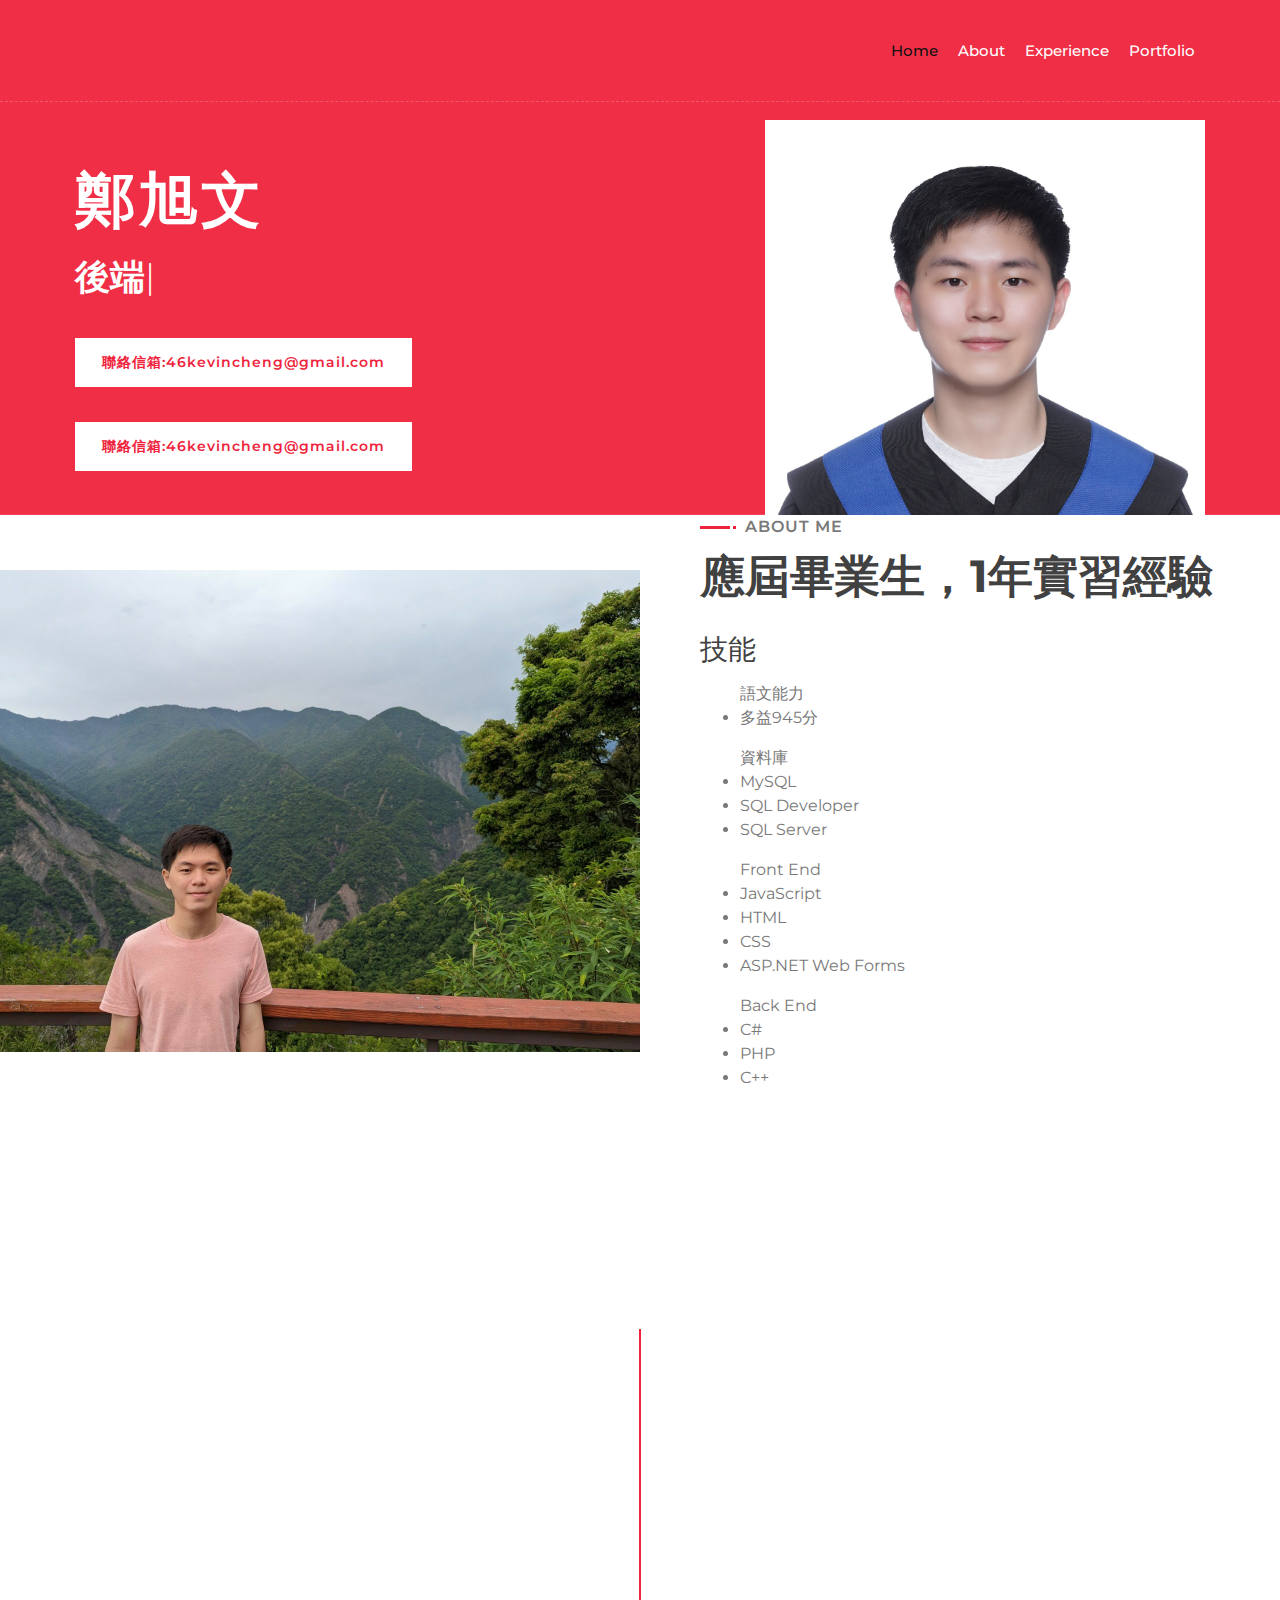
==== commit 531fc7dd: "add github link" ====
--- a/index.html
+++ b/index.html
@@ -67,7 +67,10 @@
                             <div class="hero-btn">
                                 <!-- <a class="btn" href="">Hire Me</a> -->
                                 <a class="btn" >聯絡信箱:46kevincheng@gmail.com</a>
-                                <a class="btn" >GitHub:https://github.com/46kevincheng</a>
+                            </div>
+                            <div class="hero-btn">
+                                <!-- <a class="btn" href="">Hire Me</a> -->
+                                <a class="btn" >聯絡信箱:46kevincheng@gmail.com</a>
                             </div>
                         </div>
                     </div>
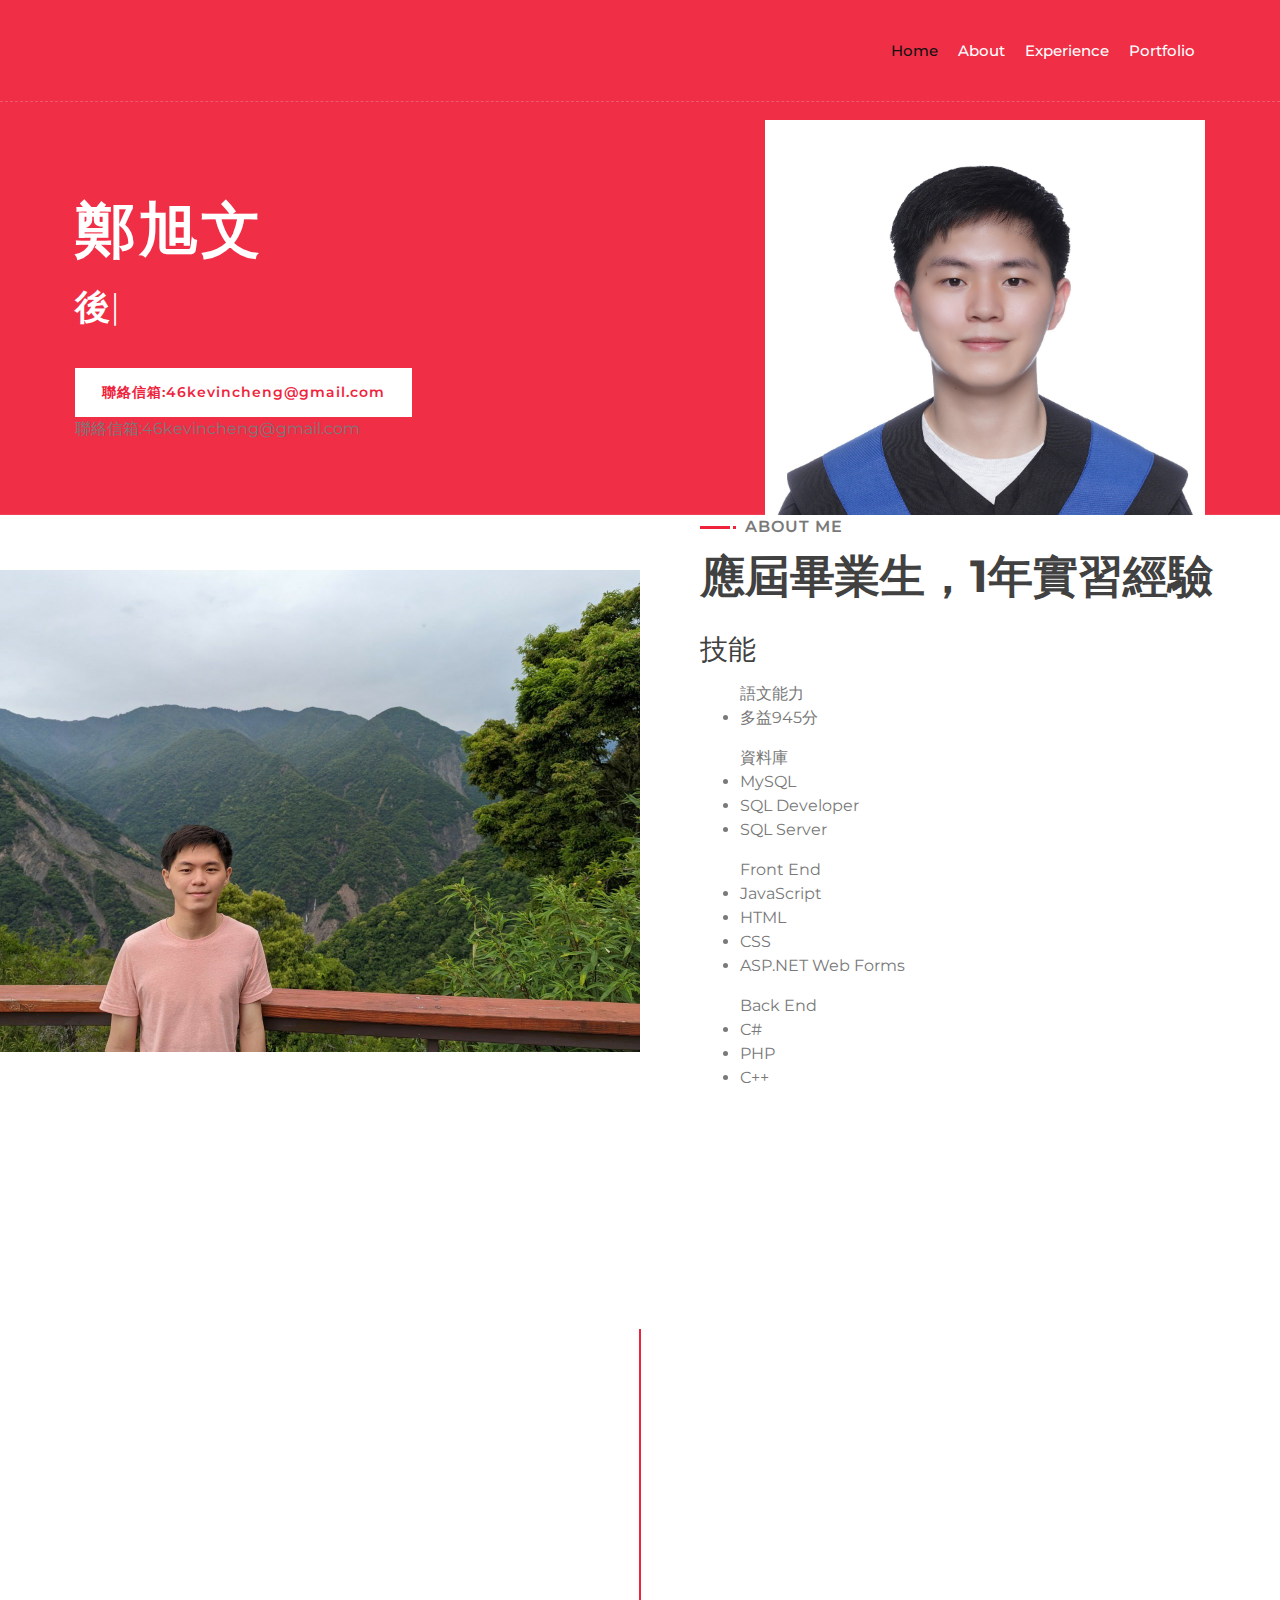
==== commit b842e613: "add link" ====
--- a/index.html
+++ b/index.html
@@ -70,7 +70,7 @@
                             </div>
                             <div class="hero-btn">
                                 <!-- <a class="btn" href="">Hire Me</a> -->
-                                <a class="btn" >聯絡信箱:46kevincheng@gmail.com</a>
+                                <a>聯絡信箱:46kevincheng@gmail.com</a>
                             </div>
                         </div>
                     </div>
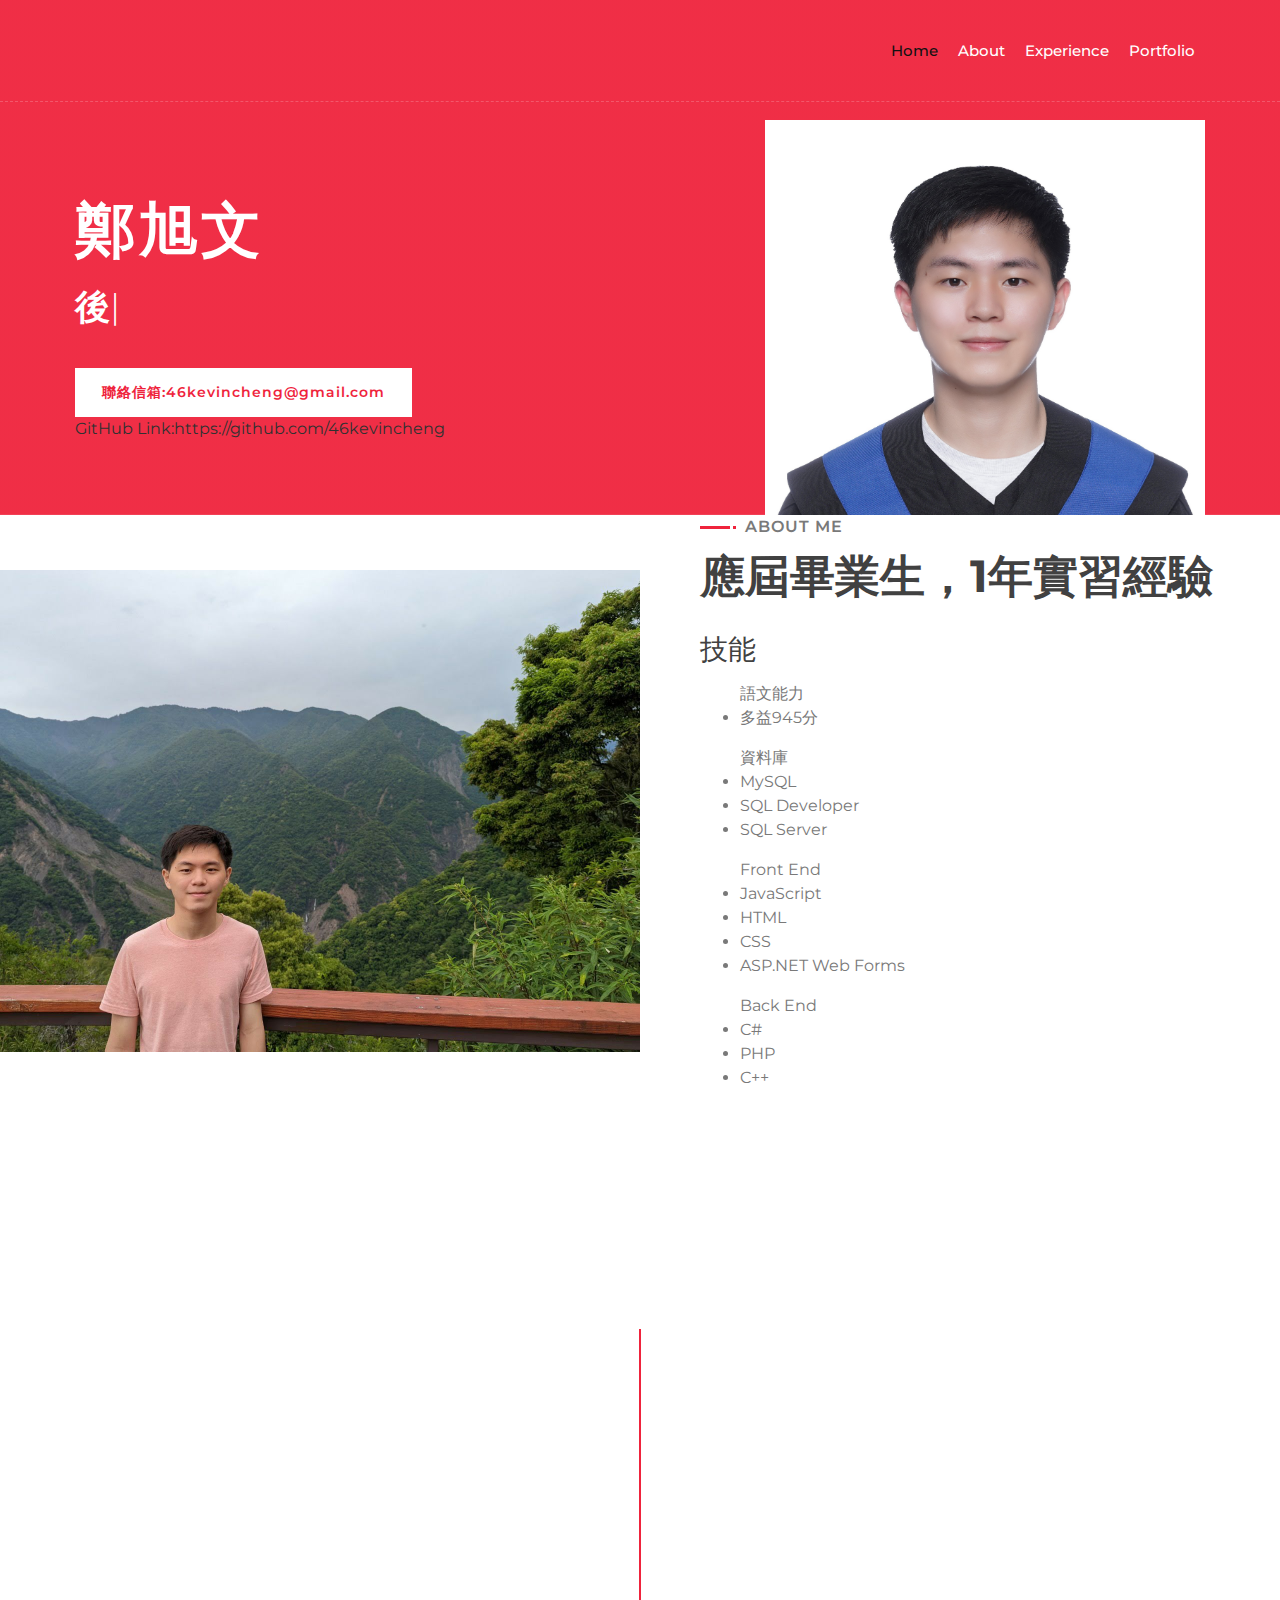
==== commit 06a470db: "add link" ====
--- a/index.html
+++ b/index.html
@@ -69,8 +69,7 @@
                                 <a class="btn" >聯絡信箱:46kevincheng@gmail.com</a>
                             </div>
                             <div class="hero-btn">
-                                <!-- <a class="btn" href="">Hire Me</a> -->
-                                <a>聯絡信箱:46kevincheng@gmail.com</a>
+                                <a href="https://github.com/46kevincheng">GitHub Link:https://github.com/46kevincheng</a>
                             </div>
                         </div>
                     </div>
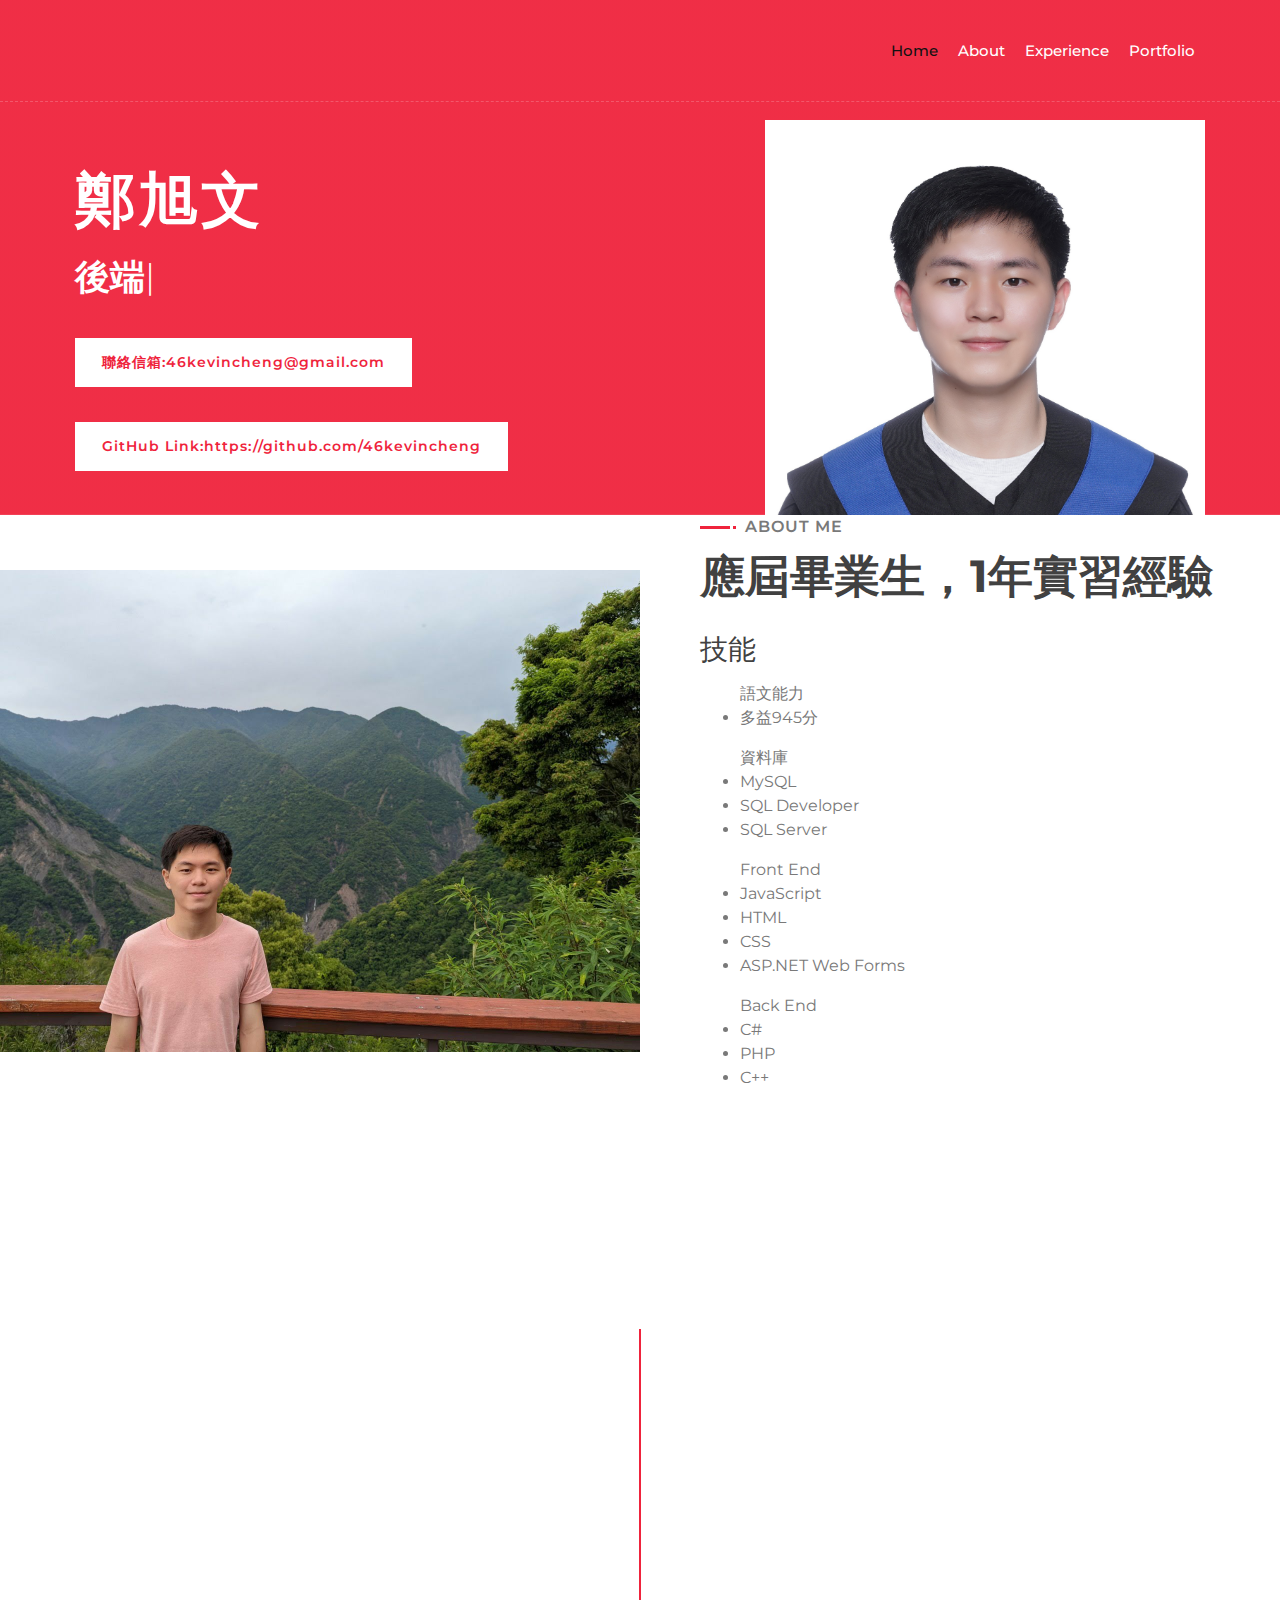
==== commit b1d2fba5: "add link" ====
--- a/index.html
+++ b/index.html
@@ -69,7 +69,7 @@
                                 <a class="btn" >聯絡信箱:46kevincheng@gmail.com</a>
                             </div>
                             <div class="hero-btn">
-                                <a href="https://github.com/46kevincheng">GitHub Link:https://github.com/46kevincheng</a>
+                                <a class="btn" href="https://github.com/46kevincheng">GitHub Link:https://github.com/46kevincheng</a>
                             </div>
                         </div>
                     </div>
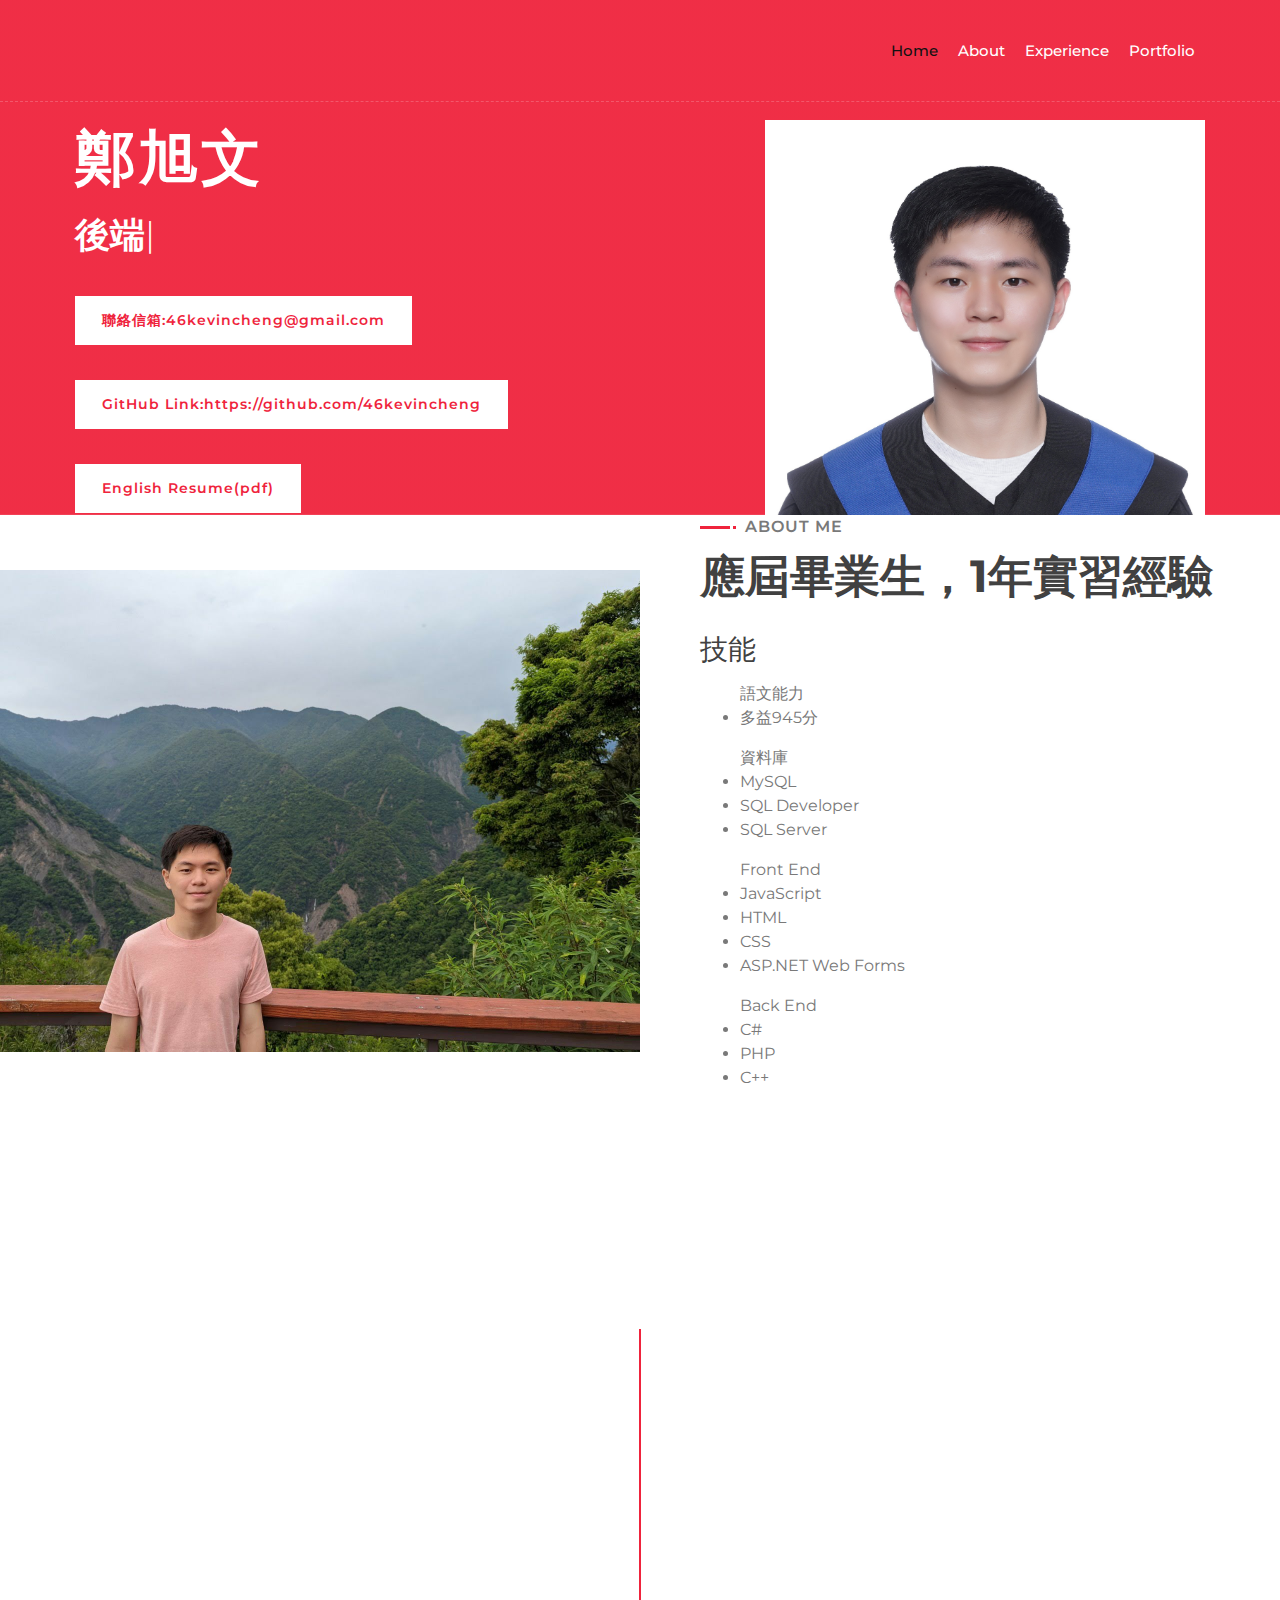
==== commit 037ed3e8: "Add English Resume" ====
--- a/index.html
+++ b/index.html
@@ -69,7 +69,13 @@
                                 <a class="btn" >聯絡信箱:46kevincheng@gmail.com</a>
                             </div>
                             <div class="hero-btn">
-                                <a class="btn" href="https://github.com/46kevincheng">GitHub Link:https://github.com/46kevincheng</a>
+                                <a class="btn" href="https://github.com/46kevincheng" target="_blank" rel="noreferrer noopener">
+                                    GitHub Link:https://github.com/46kevincheng</a>
+                            </div>
+                            <div class="hero-btn">
+                                <a class="btn" href="EnglishResume.pdf" download="KevinChengResume.pdf">
+                                    English Resume(pdf)
+                                </a>
                             </div>
                         </div>
                     </div>
